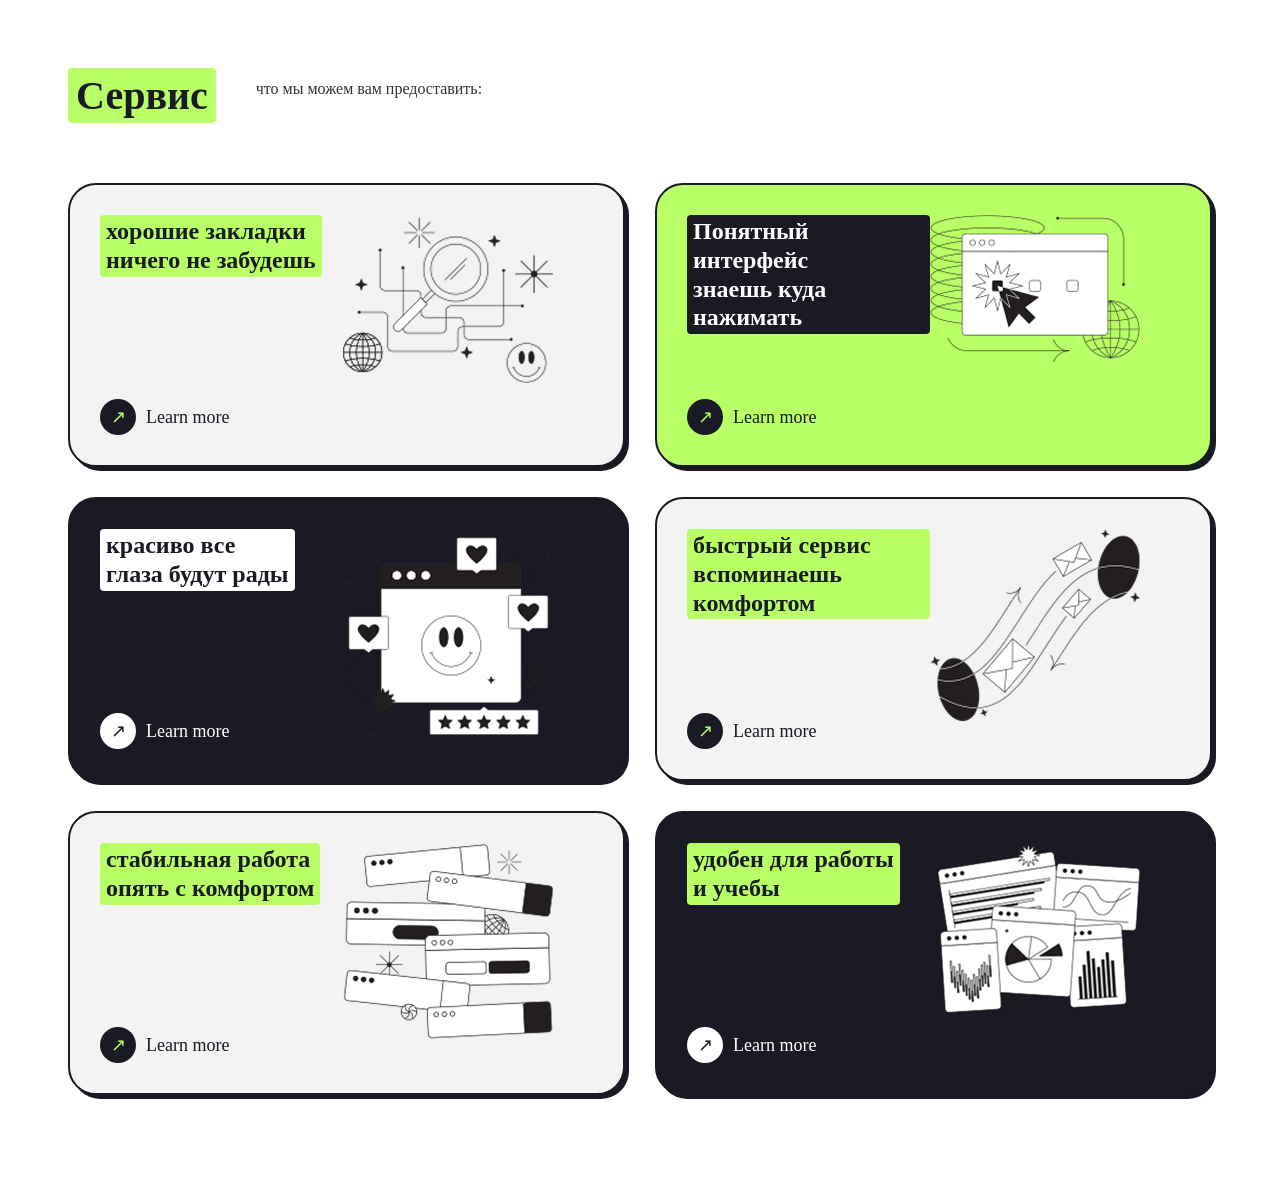
==== 2page.html @ 22020421 "Initial commit" ====
<!DOCTYPE html>
<html lang="ru">
<head>
  <meta charset="UTF-8">
  <meta name="viewport" content="width=device-width, initial-scale=1.0">
  <title>Zametki</title>
  <link rel="stylesheet" href="style.css">
</head>
<body>

    <div class="services-section">

        <div class="services-header">
        <span class="services-title">Сервис</span>
        <p class="services-desc">что мы можем вам предоставить:</p>
        </div>
    
        <div class="services-grid">
    
        <div class="service-card card-light">
            <div class="service-card-top">
            <span class="service-name name-lime">хорошие закладки <br> ничего не забудешь</span>
            <div class="service-illustration"><img src="images/Illustration2.png"></div>
            </div>
            <div class="service-card-bottom">
            <a class="service-link" href="#">
                <span class="service-link-icon">↗</span>
                Learn more
            </a>
            </div>
        </div>
    
        <div class="service-card card-lime">
            <div class="service-card-top">
            <span class="service-name name-dark">Понятный интерфейс <br> знаешь куда нажимать</span>
            <div class="service-illustration"><img src="images/Illustration1.png"></div>
            </div>
            <div class="service-card-bottom">
            <a class="service-link" href="#">
                <span class="service-link-icon">↗</span>
                Learn more
            </a>
            </div>
        </div>
    
        <div class="service-card card-dark">
            <div class="service-card-top">
            <span class="service-name name-white">красиво все <br> глаза будут рады</span>
            <div class="service-illustration"><img src="images/Illustration4.png"></div>
            </div>
            <div class="service-card-bottom">
            <a class="service-link link-white" href="#">
                <span class="service-link-icon">↗</span>
                Learn more
            </a>
            </div>
        </div>
    
        <div class="service-card card-light">
            <div class="service-card-top">
            <span class="service-name name-lime">быстрый сервис<br>вспоминаешь комфортом</span>
            <div class="service-illustration"><img src="images/Illustration3.png"></div>
            </div>
            <div class="service-card-bottom">
            <a class="service-link" href="#">
                <span class="service-link-icon">↗</span>
                Learn more
            </a>
            </div>
        </div>
    
        <div class="service-card card-light">
            <div class="service-card-top">
            <span class="service-name name-lime">стабильная работа<br>опять с комфортом</span>
            <div class="service-illustration"><img src="images/Illustration5.png"></div>
            </div>
            <div class="service-card-bottom">
            <a class="service-link" href="#">
                <span class="service-link-icon">↗</span>
                Learn more
            </a>
            </div>
        </div>
    
        <div class="service-card card-dark">
            <div class="service-card-top">
            <span class="service-name name-lime">удобен для работы<br>и учебы</span>
            <div class="service-illustration"><img src="images/Illustration6.png"></div>
            </div>
            <div class="service-card-bottom">
            <a class="service-link link-white" href="#">
                <span class="service-link-icon">↗</span>
                Learn more
            </a>
            </div>
        </div>
    
        </div>
    </div>

</body>
</html>
---- style.css ----
body {
    background: #FFFFFF;
    background: #fff;
    color: #191A23;
}

.nav {
    display: flex;
    align-items: center;
    align-items: center;
    justify-content: space-between;
    padding: 24px 72px;
    max-width: 1480px;
    margin: 0 auto;
    margin: 0 auto;
}

.nav-logo {
    font-size: 26px;
    font-size: 26px;
    font-weight: 700;
    text-decoration: none;
    color: #191A23;
    color: #191A23;
}

.nav-links {
    display: flex;
    align-items: center;
    gap: 42px;
    list-style: none;
    list-style: none;
}

.nav-links a {
    font-size: 18px;
    font-weight: 400;
    text-decoration: none;
    color: #191A23;
}

.nav-links a:hover {
    text-decoration: underline;
}

.hero {
    max-width: 1480px;
    max-width: 1480px;
    margin: 0 auto;
    padding: 48px 72px 72px;
    padding: 48px 72px 72px;
    display: grid;
    grid-template-columns: 1fr 1fr;
    align-items: center;
    gap: 48px;
}

.hero-title {
    font-size: 72px;
    font-size: 72px;
    font-weight: 700;
    line-height: 1.1;
    margin-bottom: 32px;
    margin-top: 0px;
    margin-bottom: 32px;
}

.hero-desc {
    font-size: 20px;
    line-height: 1.6;
    color: #333;
    color: #333333;
    max-width: 420px;
    margin-bottom: 42px;
    margin-top: 0px;
    margin-bottom: 42px;
}

.hero-image {
    display: flex;
    justify-content: center;
    align-items: center;
    height: 375px;
    margin-left: 5em;
}

.btn-outline {
    background: transparent;
    background-color: transparent;
    color: #191A23;
    border: 2px solid #191A23;
    border-radius: 16px;
    padding: 14px 28px;
    font-size: 18px;
    font-weight: 500;
    cursor: pointer;
    transition: 0.2s, color 0.2s;
}

.btn-outline:hover {
    background: #191A23;
    background-color: #191A23;
    color: #FFFFFF;
    color: #fff;
}

.btn-dark {
    background: #191A23;
    background-color: #191A23;
    color: #FFFFFF;
    color: #fff;
    border: 2px solid #191A23;
    border-radius: 16px;
    padding: 21px 42px;
    padding: 21px 42px;
    font-size: 20px;
    font-weight: 500;
    cursor: pointer;
    transition: 0.2s, color 0.2s;
}

.btn-dark:hover {
    background: transparent;
    background-color: transparent;
    color: #191A23;
    color: #191A23;
}

.logos-border-top,
.logos-border-bottom {
    border-top: 2px solid #191A23;
    border-top: 2px solid #191A23;
    max-width: 1480px;
    margin: 0 auto;
}

.logos-strip {
    max-width: 1480px;
    margin: 0 auto;
    margin: 0 auto;
    padding: 33px 72px;
    display: flex;
    align-items: center;
    justify-content: space-between;
}

.brand-logo {
    font-size: 30px;
    font-size: 30px;
    font-weight: 700;
    color: #191A23;
    color: #191A23;
    opacity: 0.85;
    letter-spacing: -0.5px;
    letter-spacing: -0.5px;
}

/*сервис*/
.services-section {
    max-width: 1280px;
    margin: 0 auto;
    padding: 60px 60px;
    padding: 60px 60px 80px;
}

.services-header {
    display: flex;
    align-items: flex-start;
    gap: 40px;
    margin-bottom: 60px;
    margin-bottom: 60px;
}

.services-title {
    background: #B9FF66;
    background-color: #B9FF66;
    padding: 4px 8px;
    font-size: 40px;
    font-size: 40px;
    font-weight: 700;
    white-space: nowrap;
    border-radius: 4px;
}

.services-desc {
    font-size: 16px;
    line-height: 1.6;
    color: #333;
    color: #333333;
    max-width: 360px;
    margin-top: 8px;
    margin-top: 8px;
    margin-bottom: 0px;
}

.services-grid {
    display: grid;
    grid-template-columns: 1fr 1fr;
    grid-template-columns: repeat(2, 1fr);
    gap: 30px;
    gap: 30px;
}

/* КАРТОЧКИ */
.service-card {
    border-radius: 28px;
    border: 2px solid #191A23;
    border: 2px solid #191A23;
    padding: 30px 30px;
    padding: 30px;
    display: flex;
    flex-direction: column;
    justify-content: space-between;
    min-height: 220px;
    min-height: 220px;
    box-shadow: 4px 4px 0px #191A23;
    box-shadow: 4px 4px 0 #191A23;
}

.card-light {
    background: #F3F3F3;
    background-color: #F3F3F3;
}

.card-lime {
    background: #B9FF66;
    background-color: #B9FF66;
}

.card-dark {
    background: #191A23;
    background-color: #191A23;
}

.service-card-top {
    display: flex;
    justify-content: space-between;
    align-items: flex-start;
    margin-bottom: 40px;
    margin-bottom: 40px;
}

.service-name {
    font-size: 24px;
    font-size: 24px;
    font-weight: 700;
    line-height: 1.2;
}

.name-lime {
    background: #B9FF66;
    background-color: #B9FF66;
    padding: 2px 6px;
    border-radius: 4px;
    color: #191A23;
    color: #191A23;
}

.name-dark {
    background: #191A23;
    background-color: #191A23;
    padding: 2px 6px;
    border-radius: 4px;
    color: #fff;
    color: #FFFFFF;
}

.name-white {
    background: #fff;
    background-color: #ffffff;
    padding: 2px 6px;
    border-radius: 4px;
    color: #191A23;
    color: #191A23;
}

.service-illustration {
    width: 150px;
    width: 150px;
    height: 120px;
    height: 120px;
    margin-right: 100px;
}

.service-card-bottom {
    display: flex;
    align-items: center;
    margin-top: 0px;
    margin-bottom: 0px;
}

.service-link {
    display: flex;
    align-items: center;
    gap: 10px;
    text-decoration: none;
    color: #191A23;
    color: #191A23;
    font-size: 18px;
    font-weight: 500;
}

.service-link.link-white {
    color: #fff;
    color: #FFFFFF;
}

.service-link-icon {
    display: flex;
    align-items: center;
    justify-content: center;
    width: 36px;
    width: 36px;
    height: 36px;
    height: 36px;
    border-radius: 50%;
    background: #191A23;
    background-color: #191A23;
    color: #B9FF66;
    color: #B9FF66;
    font-size: 18px;
}

.link-white .service-link-icon {
    background: #fff;
    background-color: #ffffff;
    color: #191A23;
    color: #191A23;
}
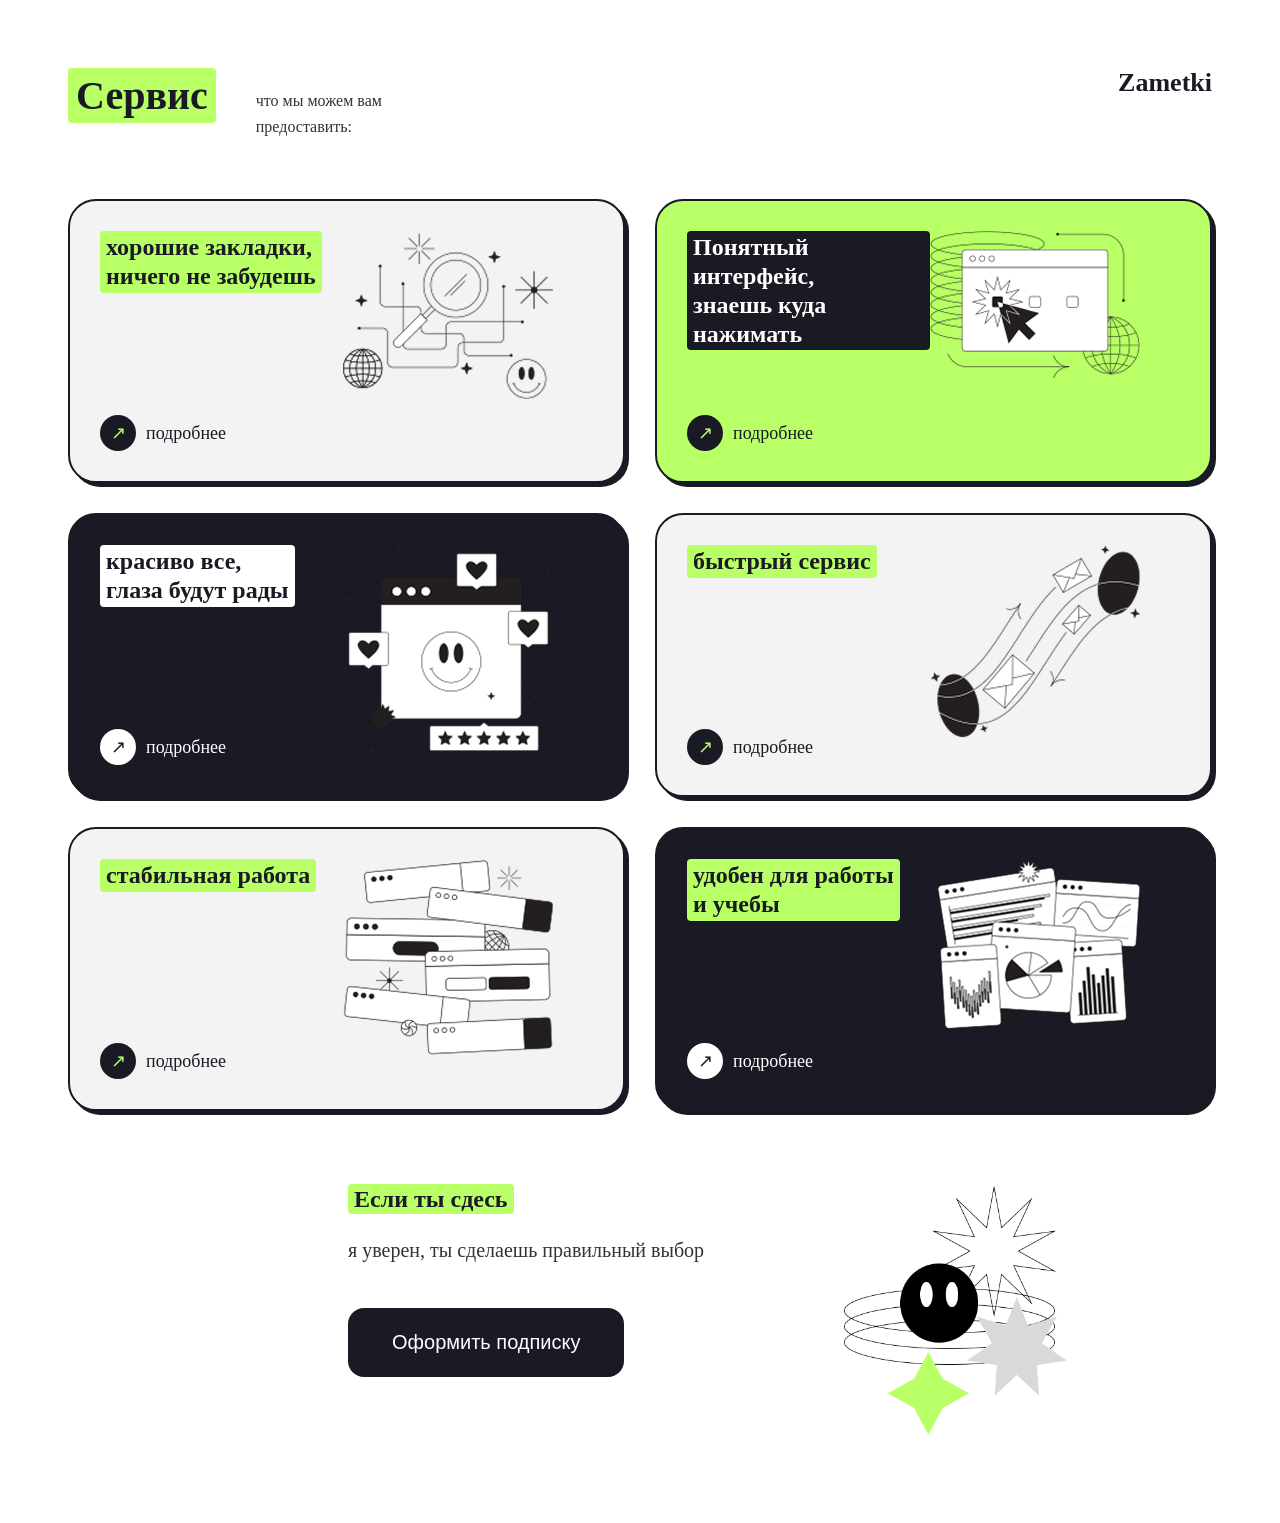
==== commit bd7a3c75: "2commit" ====
--- a/2page.html
+++ b/2page.html
@@ -11,91 +11,106 @@
     <div class="services-section">
 
         <div class="services-header">
-        <span class="services-title">Сервис</span>
-        <p class="services-desc">что мы можем вам предоставить:</p>
+            <span class="services-title">Сервис</span>
+            <p class="services-desc">что мы можем вам предоставить:</p>
+            <a class="nav-logo" href="index.html">Zametki</a>
         </div>
     
         <div class="services-grid">
     
-        <div class="service-card card-light">
-            <div class="service-card-top">
-            <span class="service-name name-lime">хорошие закладки <br> ничего не забудешь</span>
-            <div class="service-illustration"><img src="images/Illustration2.png"></div>
+            <div class="service-card card-light">
+                <div class="service-card-top">
+                <span class="service-name name-lime">хорошие закладки, <br> ничего не забудешь</span>
+                <div class="service-illustration"><img src="images/Illustration2.png"></div>
+                </div>
+                <div class="service-card-bottom">
+                <a class="service-link" href="#">
+                    <span class="service-link-icon">↗</span>
+                    подробнее
+                </a>
+                </div>
             </div>
-            <div class="service-card-bottom">
-            <a class="service-link" href="#">
-                <span class="service-link-icon">↗</span>
-                Learn more
-            </a>
+        
+            <div class="service-card card-lime">
+                <div class="service-card-top">
+                <span class="service-name name-dark">Понятный интерфейс, <br> знаешь куда нажимать</span>
+                <div class="service-illustration"><img src="images/Illustration1.png"></div>
+                </div>
+                <div class="service-card-bottom">
+                <a class="service-link" href="#">
+                    <span class="service-link-icon">↗</span>
+                    подробнее
+                </a>
+                </div>
+            </div>
+        
+            <div class="service-card card-dark">
+                <div class="service-card-top">
+                <span class="service-name name-white">красиво все, <br> глаза будут рады</span>
+                <div class="service-illustration"><img src="images/Illustration4.png"></div>
+                </div>
+                <div class="service-card-bottom">
+                <a class="service-link link-white" href="#">
+                    <span class="service-link-icon">↗</span>
+                    подробнее
+                </a>
+                </div>
+            </div>
+        
+            <div class="service-card card-light">
+                <div class="service-card-top">
+                <span class="service-name name-lime">быстрый сервис</span>
+                <div class="service-illustration"><img src="images/Illustration3.png"></div>
+                </div>
+                <div class="service-card-bottom">
+                <a class="service-link" href="#">
+                    <span class="service-link-icon">↗</span>
+                    подробнее
+                </a>
+                </div>
+            </div>
+        
+            <div class="service-card card-light">
+                <div class="service-card-top">
+                <span class="service-name name-lime">стабильная работа</span>
+                <div class="service-illustration"><img src="images/Illustration5.png"></div>
+                </div>
+                <div class="service-card-bottom">
+                <a class="service-link" href="#">
+                    <span class="service-link-icon">↗</span>
+                    подробнее
+                </a>
+                </div>
+            </div>
+        
+            <div class="service-card card-dark">
+                <div class="service-card-top">
+                <span class="service-name name-lime">удобен для работы<br>и учебы</span>
+                <div class="service-illustration"><img src="images/Illustration6.png"></div>
+                </div>
+                <div class="service-card-bottom">
+                <a class="service-link link-white" href="#">
+                    <span class="service-link-icon">↗</span>
+                    подробнее
+                </a>
+                </div>
             </div>
         </div>
-    
-        <div class="service-card card-lime">
-            <div class="service-card-top">
-            <span class="service-name name-dark">Понятный интерфейс <br> знаешь куда нажимать</span>
-            <div class="service-illustration"><img src="images/Illustration1.png"></div>
+
+        <div class="sub">
+
+            <div class="sub-div">
+              <div>
+                <span class="service-name name-lime">Если ты сдесь</span>
+                <p class="hero-desc">я уверен, ты сделаешь правильный выбор</p>
+                <button class="btn-dark">Оформить подписку</button>
+              </div>
+      
+              <img class="img2" src="images/Illustration01.png">
+
             </div>
-            <div class="service-card-bottom">
-            <a class="service-link" href="#">
-                <span class="service-link-icon">↗</span>
-                Learn more
-            </a>
-            </div>
-        </div>
-    
-        <div class="service-card card-dark">
-            <div class="service-card-top">
-            <span class="service-name name-white">красиво все <br> глаза будут рады</span>
-            <div class="service-illustration"><img src="images/Illustration4.png"></div>
-            </div>
-            <div class="service-card-bottom">
-            <a class="service-link link-white" href="#">
-                <span class="service-link-icon">↗</span>
-                Learn more
-            </a>
-            </div>
-        </div>
-    
-        <div class="service-card card-light">
-            <div class="service-card-top">
-            <span class="service-name name-lime">быстрый сервис<br>вспоминаешь комфортом</span>
-            <div class="service-illustration"><img src="images/Illustration3.png"></div>
-            </div>
-            <div class="service-card-bottom">
-            <a class="service-link" href="#">
-                <span class="service-link-icon">↗</span>
-                Learn more
-            </a>
-            </div>
-        </div>
-    
-        <div class="service-card card-light">
-            <div class="service-card-top">
-            <span class="service-name name-lime">стабильная работа<br>опять с комфортом</span>
-            <div class="service-illustration"><img src="images/Illustration5.png"></div>
-            </div>
-            <div class="service-card-bottom">
-            <a class="service-link" href="#">
-                <span class="service-link-icon">↗</span>
-                Learn more
-            </a>
-            </div>
-        </div>
-    
-        <div class="service-card card-dark">
-            <div class="service-card-top">
-            <span class="service-name name-lime">удобен для работы<br>и учебы</span>
-            <div class="service-illustration"><img src="images/Illustration6.png"></div>
-            </div>
-            <div class="service-card-bottom">
-            <a class="service-link link-white" href="#">
-                <span class="service-link-icon">↗</span>
-                Learn more
-            </a>
-            </div>
-        </div>
-    
-        </div>
+      
+          </div>
     </div>
 
 </body>
--- a/style.css
+++ b/style.css
@@ -1,26 +1,21 @@
 body {
     background: #FFFFFF;
-    background: #fff;
     color: #191A23;
 }
 
 .nav {
     display: flex;
     align-items: center;
-    align-items: center;
     justify-content: space-between;
     padding: 24px 72px;
     max-width: 1480px;
-    margin: 0 auto;
     margin: 0 auto;
 }
 
 .nav-logo {
     font-size: 26px;
-    font-size: 26px;
     font-weight: 700;
     text-decoration: none;
-    color: #191A23;
     color: #191A23;
 }
 
@@ -29,7 +24,6 @@
     align-items: center;
     gap: 42px;
     list-style: none;
-    list-style: none;
 }
 
 .nav-links a {
@@ -45,9 +39,7 @@
 
 .hero {
     max-width: 1480px;
-    max-width: 1480px;
-    margin: 0 auto;
-    padding: 48px 72px 72px;
+    margin: 0 auto;
     padding: 48px 72px 72px;
     display: grid;
     grid-template-columns: 1fr 1fr;
@@ -56,7 +48,6 @@
 }
 
 .hero-title {
-    font-size: 72px;
     font-size: 72px;
     font-weight: 700;
     line-height: 1.1;
@@ -68,11 +59,10 @@
 .hero-desc {
     font-size: 20px;
     line-height: 1.6;
-    color: #333;
     color: #333333;
     max-width: 420px;
     margin-bottom: 42px;
-    margin-top: 0px;
+    margin-top: 20px;
     margin-bottom: 42px;
 }
 
@@ -85,7 +75,6 @@
 }
 
 .btn-outline {
-    background: transparent;
     background-color: transparent;
     color: #191A23;
     border: 2px solid #191A23;
@@ -98,45 +87,38 @@
 }
 
 .btn-outline:hover {
-    background: #191A23;
+    background-color: #191A23;
+    color: #FFFFFF
+}
+
+.btn-dark {
     background-color: #191A23;
     color: #FFFFFF;
-    color: #fff;
-}
-
-.btn-dark {
-    background: #191A23;
-    background-color: #191A23;
-    color: #FFFFFF;
-    color: #fff;
     border: 2px solid #191A23;
     border-radius: 16px;
-    padding: 21px 42px;
     padding: 21px 42px;
     font-size: 20px;
     font-weight: 500;
     cursor: pointer;
     transition: 0.2s, color 0.2s;
+    text-decoration-line: none;
 }
 
 .btn-dark:hover {
     background: transparent;
     background-color: transparent;
     color: #191A23;
-    color: #191A23;
 }
 
 .logos-border-top,
 .logos-border-bottom {
     border-top: 2px solid #191A23;
-    border-top: 2px solid #191A23;
     max-width: 1480px;
     margin: 0 auto;
 }
 
 .logos-strip {
     max-width: 1480px;
-    margin: 0 auto;
     margin: 0 auto;
     padding: 33px 72px;
     display: flex;
@@ -146,12 +128,9 @@
 
 .brand-logo {
     font-size: 30px;
-    font-size: 30px;
-    font-weight: 700;
-    color: #191A23;
+    font-weight: 700;
     color: #191A23;
     opacity: 0.85;
-    letter-spacing: -0.5px;
     letter-spacing: -0.5px;
 }
 
@@ -159,7 +138,6 @@
 .services-section {
     max-width: 1280px;
     margin: 0 auto;
-    padding: 60px 60px;
     padding: 60px 60px 80px;
 }
 
@@ -167,7 +145,6 @@
     display: flex;
     align-items: flex-start;
     gap: 40px;
-    margin-bottom: 60px;
     margin-bottom: 60px;
 }
 
@@ -176,7 +153,6 @@
     background-color: #B9FF66;
     padding: 4px 8px;
     font-size: 40px;
-    font-size: 40px;
     font-weight: 700;
     white-space: nowrap;
     border-radius: 4px;
@@ -185,99 +161,95 @@
 .services-desc {
     font-size: 16px;
     line-height: 1.6;
-    color: #333;
     color: #333333;
     max-width: 360px;
-    margin-top: 8px;
-    margin-top: 8px;
+    margin-top: 20px;
     margin-bottom: 0px;
+    margin-right: 40em;
 }
 
 .services-grid {
     display: grid;
-    grid-template-columns: 1fr 1fr;
     grid-template-columns: repeat(2, 1fr);
     gap: 30px;
-    gap: 30px;
+}
+
+.img2{
+    height: 250px;
+    width: 224px;
+    margin-left: 140px;
+}
+
+.sub{
+    margin-top: 74px;
+    margin-left: 280px;
+}
+
+.sub-div{
+    display: flex;
+    align-items: flex-start;
 }
 
 /* КАРТОЧКИ */
 .service-card {
     border-radius: 28px;
     border: 2px solid #191A23;
-    border: 2px solid #191A23;
-    padding: 30px 30px;
     padding: 30px;
     display: flex;
     flex-direction: column;
     justify-content: space-between;
-    min-height: 220px;
     min-height: 220px;
     box-shadow: 4px 4px 0px #191A23;
-    box-shadow: 4px 4px 0 #191A23;
-}
-
-.card-light {
-    background: #F3F3F3;
+}
+
+.card-light{
     background-color: #F3F3F3;
 }
 
-.card-lime {
-    background: #B9FF66;
+.card-lime{
     background-color: #B9FF66;
 }
 
-.card-dark {
-    background: #191A23;
-    background-color: #191A23;
-}
-
-.service-card-top {
+.card-dark{
+    background-color: #191A23;
+}
+
+.service-card-top{
     display: flex;
     justify-content: space-between;
     align-items: flex-start;
     margin-bottom: 40px;
-    margin-bottom: 40px;
 }
 
 .service-name {
     font-size: 24px;
-    font-size: 24px;
     font-weight: 700;
     line-height: 1.2;
 }
 
 .name-lime {
-    background: #B9FF66;
     background-color: #B9FF66;
     padding: 2px 6px;
     border-radius: 4px;
     color: #191A23;
-    color: #191A23;
 }
 
 .name-dark {
-    background: #191A23;
     background-color: #191A23;
     padding: 2px 6px;
     border-radius: 4px;
-    color: #fff;
     color: #FFFFFF;
 }
 
 .name-white {
-    background: #fff;
     background-color: #ffffff;
     padding: 2px 6px;
     border-radius: 4px;
     color: #191A23;
-    color: #191A23;
 }
 
 .service-illustration {
     width: 150px;
-    width: 150px;
-    height: 120px;
     height: 120px;
     margin-right: 100px;
 }
@@ -295,13 +267,11 @@
     gap: 10px;
     text-decoration: none;
     color: #191A23;
-    color: #191A23;
     font-size: 18px;
     font-weight: 500;
 }
 
 .service-link.link-white {
-    color: #fff;
     color: #FFFFFF;
 }
 
@@ -310,20 +280,14 @@
     align-items: center;
     justify-content: center;
     width: 36px;
-    width: 36px;
-    height: 36px;
     height: 36px;
     border-radius: 50%;
-    background: #191A23;
     background-color: #191A23;
     color: #B9FF66;
-    color: #B9FF66;
     font-size: 18px;
 }
 
 .link-white .service-link-icon {
-    background: #fff;
     background-color: #ffffff;
     color: #191A23;
-    color: #191A23;
 }
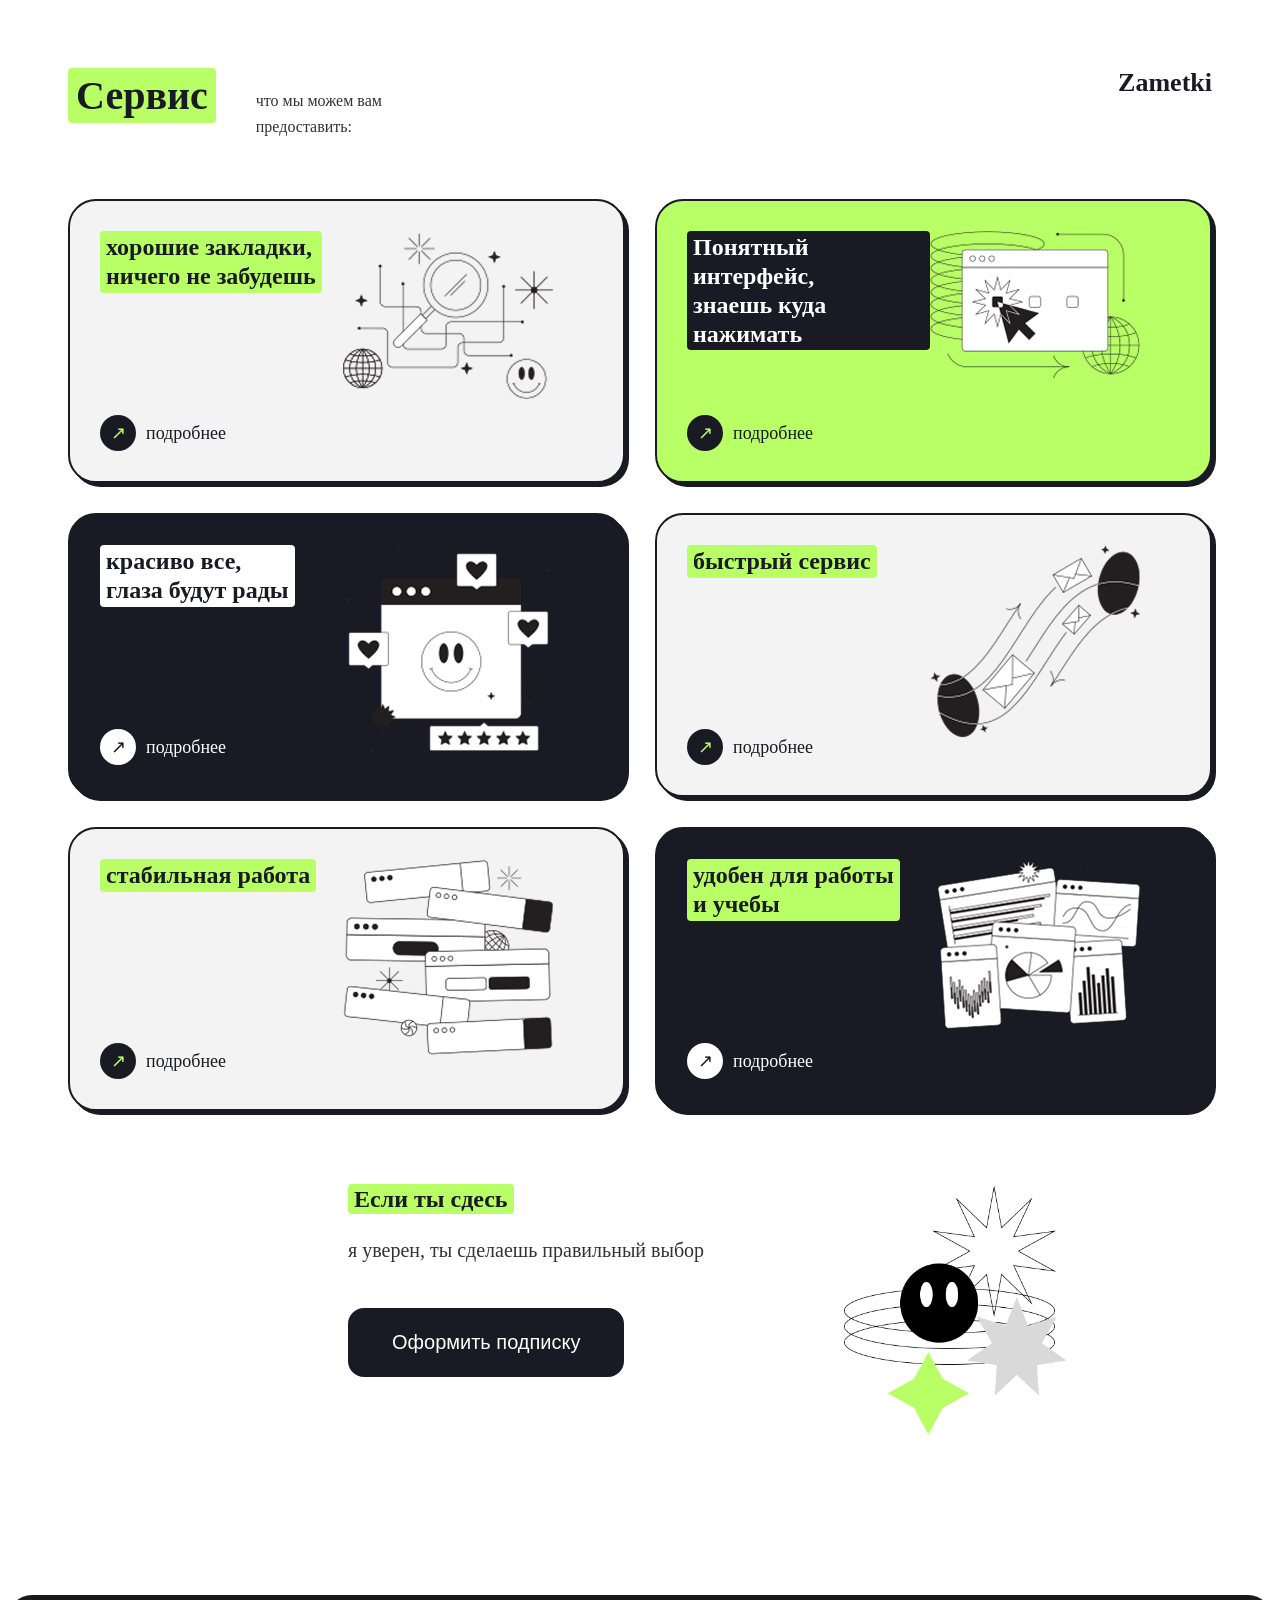
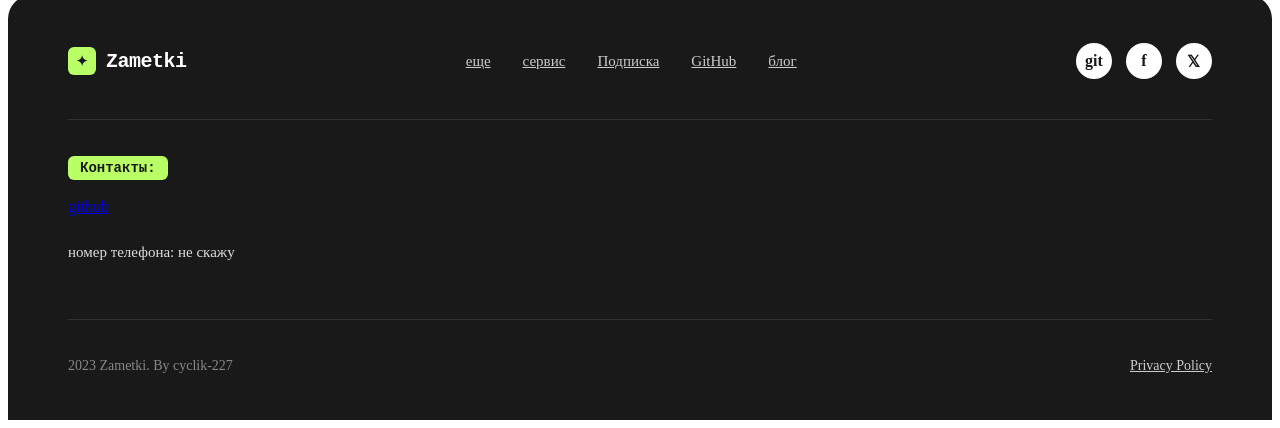
==== commit c7de4a9b: "Add footer" ====
--- a/2page.html
+++ b/2page.html
@@ -7,111 +7,152 @@
   <link rel="stylesheet" href="style.css">
 </head>
 <body>
+    <main>
+        <div class="services-section">
 
-    <div class="services-section">
-
-        <div class="services-header">
-            <span class="services-title">Сервис</span>
-            <p class="services-desc">что мы можем вам предоставить:</p>
-            <a class="nav-logo" href="index.html">Zametki</a>
-        </div>
-    
-        <div class="services-grid">
-    
-            <div class="service-card card-light">
-                <div class="service-card-top">
-                <span class="service-name name-lime">хорошие закладки, <br> ничего не забудешь</span>
-                <div class="service-illustration"><img src="images/Illustration2.png"></div>
+            <div class="services-header">
+                <span class="services-title">Сервис</span>
+                <p class="services-desc">что мы можем вам предоставить:</p>
+                <a class="nav-logo" href="index.html">Zametki</a>
+            </div>
+        
+            <div class="services-grid">
+        
+                <div class="service-card card-light">
+                    <div class="service-card-top">
+                    <span class="service-name name-lime">хорошие закладки, <br> ничего не забудешь</span>
+                    <div class="service-illustration"><img src="images/Illustration2.png"></div>
+                    </div>
+                    <div class="service-card-bottom">
+                    <a class="service-link" href="#footer">
+                        <span class="service-link-icon">↗</span>
+                        подробнее
+                    </a>
+                    </div>
                 </div>
-                <div class="service-card-bottom">
-                <a class="service-link" href="#">
-                    <span class="service-link-icon">↗</span>
-                    подробнее
-                </a>
+            
+                <div class="service-card card-lime">
+                    <div class="service-card-top">
+                    <span class="service-name name-dark">Понятный интерфейс, <br> знаешь куда нажимать</span>
+                    <div class="service-illustration"><img src="images/Illustration1.png"></div>
+                    </div>
+                    <div class="service-card-bottom">
+                    <a class="service-link" href="#footer">
+                        <span class="service-link-icon">↗</span>
+                        подробнее
+                    </a>
+                    </div>
+                </div>
+            
+                <div class="service-card card-dark">
+                    <div class="service-card-top">
+                    <span class="service-name name-white">красиво все, <br> глаза будут рады</span>
+                    <div class="service-illustration"><img src="images/Illustration4.png"></div>
+                    </div>
+                    <div class="service-card-bottom">
+                    <a class="service-link link-white" href="#footer">
+                        <span class="service-link-icon">↗</span>
+                        подробнее
+                    </a>
+                    </div>
+                </div>
+            
+                <div class="service-card card-light">
+                    <div class="service-card-top">
+                    <span class="service-name name-lime">быстрый сервис</span>
+                    <div class="service-illustration"><img src="images/Illustration3.png"></div>
+                    </div>
+                    <div class="service-card-bottom">
+                    <a class="service-link" href="#footer">
+                        <span class="service-link-icon">↗</span>
+                        подробнее
+                    </a>
+                    </div>
+                </div>
+            
+                <div class="service-card card-light">
+                    <div class="service-card-top">
+                    <span class="service-name name-lime">стабильная работа</span>
+                    <div class="service-illustration"><img src="images/Illustration5.png"></div>
+                    </div>
+                    <div class="service-card-bottom">
+                    <a class="service-link" href="#footer">
+                        <span class="service-link-icon">↗</span>
+                        подробнее
+                    </a>
+                    </div>
+                </div>
+            
+                <div class="service-card card-dark">
+                    <div class="service-card-top">
+                    <span class="service-name name-lime">удобен для работы<br>и учебы</span>
+                    <div class="service-illustration"><img src="images/Illustration6.png"></div>
+                    </div>
+                    <div class="service-card-bottom">
+                    <a class="service-link link-white" href="#footer">
+                        <span class="service-link-icon">↗</span>
+                        подробнее
+                    </a>
+                    </div>
                 </div>
             </div>
+
+            <div class="sub">
+
+                <div class="sub-div">
+                <div>
+                    <span class="service-name name-lime">Если ты сдесь</span>
+                    <p class="hero-desc">я уверен, ты сделаешь правильный выбор</p>
+                    <button class="btn-dark">Оформить подписку</button>
+                </div>
         
-            <div class="service-card card-lime">
-                <div class="service-card-top">
-                <span class="service-name name-dark">Понятный интерфейс, <br> знаешь куда нажимать</span>
-                <div class="service-illustration"><img src="images/Illustration1.png"></div>
+                <img class="img2" src="images/Illustration01.png">
+
                 </div>
-                <div class="service-card-bottom">
-                <a class="service-link" href="#">
-                    <span class="service-link-icon">↗</span>
-                    подробнее
-                </a>
-                </div>
-            </div>
         
-            <div class="service-card card-dark">
-                <div class="service-card-top">
-                <span class="service-name name-white">красиво все, <br> глаза будут рады</span>
-                <div class="service-illustration"><img src="images/Illustration4.png"></div>
-                </div>
-                <div class="service-card-bottom">
-                <a class="service-link link-white" href="#">
-                    <span class="service-link-icon">↗</span>
-                    подробнее
-                </a>
-                </div>
-            </div>
-        
-            <div class="service-card card-light">
-                <div class="service-card-top">
-                <span class="service-name name-lime">быстрый сервис</span>
-                <div class="service-illustration"><img src="images/Illustration3.png"></div>
-                </div>
-                <div class="service-card-bottom">
-                <a class="service-link" href="#">
-                    <span class="service-link-icon">↗</span>
-                    подробнее
-                </a>
-                </div>
-            </div>
-        
-            <div class="service-card card-light">
-                <div class="service-card-top">
-                <span class="service-name name-lime">стабильная работа</span>
-                <div class="service-illustration"><img src="images/Illustration5.png"></div>
-                </div>
-                <div class="service-card-bottom">
-                <a class="service-link" href="#">
-                    <span class="service-link-icon">↗</span>
-                    подробнее
-                </a>
-                </div>
-            </div>
-        
-            <div class="service-card card-dark">
-                <div class="service-card-top">
-                <span class="service-name name-lime">удобен для работы<br>и учебы</span>
-                <div class="service-illustration"><img src="images/Illustration6.png"></div>
-                </div>
-                <div class="service-card-bottom">
-                <a class="service-link link-white" href="#">
-                    <span class="service-link-icon">↗</span>
-                    подробнее
-                </a>
-                </div>
             </div>
         </div>
+    </main>
 
-        <div class="sub">
-
-            <div class="sub-div">
-              <div>
-                <span class="service-name name-lime">Если ты сдесь</span>
-                <p class="hero-desc">я уверен, ты сделаешь правильный выбор</p>
-                <button class="btn-dark">Оформить подписку</button>
-              </div>
+    <footer id="footer">
+        <div class="footer-top">
+          <a href="/index.html" class="logo">
+            <div class="logo-icon">✦</div>
+            Zametki
+          </a>
+          <nav>
+            <a href="https://github.com/Cyclik-227">еще</a>
+            <a href="#">сервис</a>
+            <a href="#">Подписка</a>
+            <a href="https://github.com/Cyclik-227">GitHub</a>
+            <a href="https://github.com/Cyclik-227">блог</a>
+          </nav>
+          <div class="social-icons">
+            <a href="https://github.com/Cyclik-227" aria-label="GitHub">git</a>
+            <a href="#footer" aria-label="Facebook">f</a>
+            <a href="#footer" aria-label="Twitter">𝕏</a>
+          </div>
+        </div>
       
-              <img class="img2" src="images/Illustration01.png">
-
+        <hr class="divider-main">
+      
+        <div class="footer-mid">
+          <div>
+            <span class="contact-label">Контакты:</span>
+            <div class="contact-info">
+              <a href="https://github.com/Cyclik-227">github</a>
+              <p>номер телефона: не скажу</p>
             </div>
+          </div>
+        </div>
       
-          </div>
-    </div>
+        <hr class="divider-bottom">
+      
+        <div class="footer-bottom">
+          <p>2023 Zametki. By cyclik-227</p>
+          <a href="#">Privacy Policy</a>
+        </div>
+      </footer>
 
 </body>
 </html>
--- a/style.css
+++ b/style.css
@@ -1,3 +1,8 @@
+html {
+    scroll-behavior: smooth;
+    animation: fadeIn 0.6s ease 0s both;
+}
+
 body {
     background: #FFFFFF;
     color: #191A23;
@@ -290,4 +295,161 @@
 .link-white .service-link-icon {
     background-color: #ffffff;
     color: #191A23;
-}+}
+
+/*footer*/
+
+
+footer {
+    width: 93,5%;
+    background: #191919;
+    color: #fff;
+    padding: 48px 60px 32px;
+    border-radius: 24px 24px 0 0;
+    margin-top: 5em;
+}
+
+.footer-top {
+    display: flex;
+    align-items: center;
+    justify-content: space-between;
+    margin-bottom: 40px;
+    flex-wrap: wrap;
+    gap: 20px;
+}
+
+.logo {
+    display: flex;
+    align-items: center;
+    gap: 10px;
+    font-family: 'Space Mono', monospace;
+    font-size: 20px;
+    font-weight: 700;
+    color: #fff;
+    text-decoration: none;
+    letter-spacing: -0.5px;
+}
+
+.logo-icon {
+    width: 28px;
+    height: 28px;
+    background: #b9ff66;
+    border-radius: 6px;
+    display: flex;
+    align-items: center;
+    justify-content: center;
+    font-size: 14px;
+    color: #191919;
+    font-weight: 900;
+}
+
+nav {
+    display: flex;
+    gap: 32px;
+    flex-wrap: wrap;
+}
+
+nav a {
+    color: #ccc;
+    text-decoration: underline;
+    font-size: 15px;
+    font-weight: 400;
+    transition: color 0.2s;
+}
+
+.social-icons {
+    display: flex;
+    gap: 14px;
+    align-items: center;
+}
+
+.social-icons a {
+    width: 36px;
+    height: 36px;
+    border-radius: 50%;
+    background: #fff;
+    color: #191919;
+    display: flex;
+    align-items: center;
+    justify-content: center;
+    font-size: 16px;
+    font-weight: 700;
+    text-decoration: none;
+    transition: background 0.2s, transform 0.2s;
+}
+
+.social-icons a:hover {
+    background: #b9ff66;
+    transform: scale(1.1);
+}
+
+.divider-main {
+    border: none;
+    border-top: 1px solid #333;
+    margin-bottom: 36px;
+}
+
+.footer-mid {
+    display: flex;
+    align-items: flex-start;
+    gap: 40px;
+    margin-bottom: 40px;
+    flex-wrap: wrap;
+}
+
+.contact-label {
+    display: inline-block;
+    background: #b9ff66;
+    color: #191919;
+    font-size: 14px;
+    font-weight: 600;
+    padding: 4px 12px;
+    border-radius: 6px;
+    margin-bottom: 18px;
+    font-family: 'Space Mono', monospace;
+}
+
+.contact-info {
+    display: flex;
+    flex-direction: column;
+    gap: 10px;
+}
+
+.contact-info p {
+    font-size: 15px;
+    color: #ddd;
+    line-height: 1.5;
+}
+
+.divider-bottom {
+    border: none;
+    border-top: 1px solid #333;
+    margin-bottom: 24px;
+}
+
+.footer-bottom {
+    display: flex;
+    align-items: center;
+    justify-content: space-between;
+    flex-wrap: wrap;
+    gap: 12px;
+}
+
+  .footer-bottom p {
+    font-size: 14px;
+    color: #888;
+}
+
+.footer-bottom a {
+    font-size: 14px;
+    color: #ccc;
+    text-decoration: underline;
+    transition: color 0.2s;
+}
+
+/*анимашки*/
+
+@keyframes fadeIn {
+    from { opacity: 0; transform: translateY(20px); }
+    to   { opacity: 1; transform: translateY(0); }
+  }
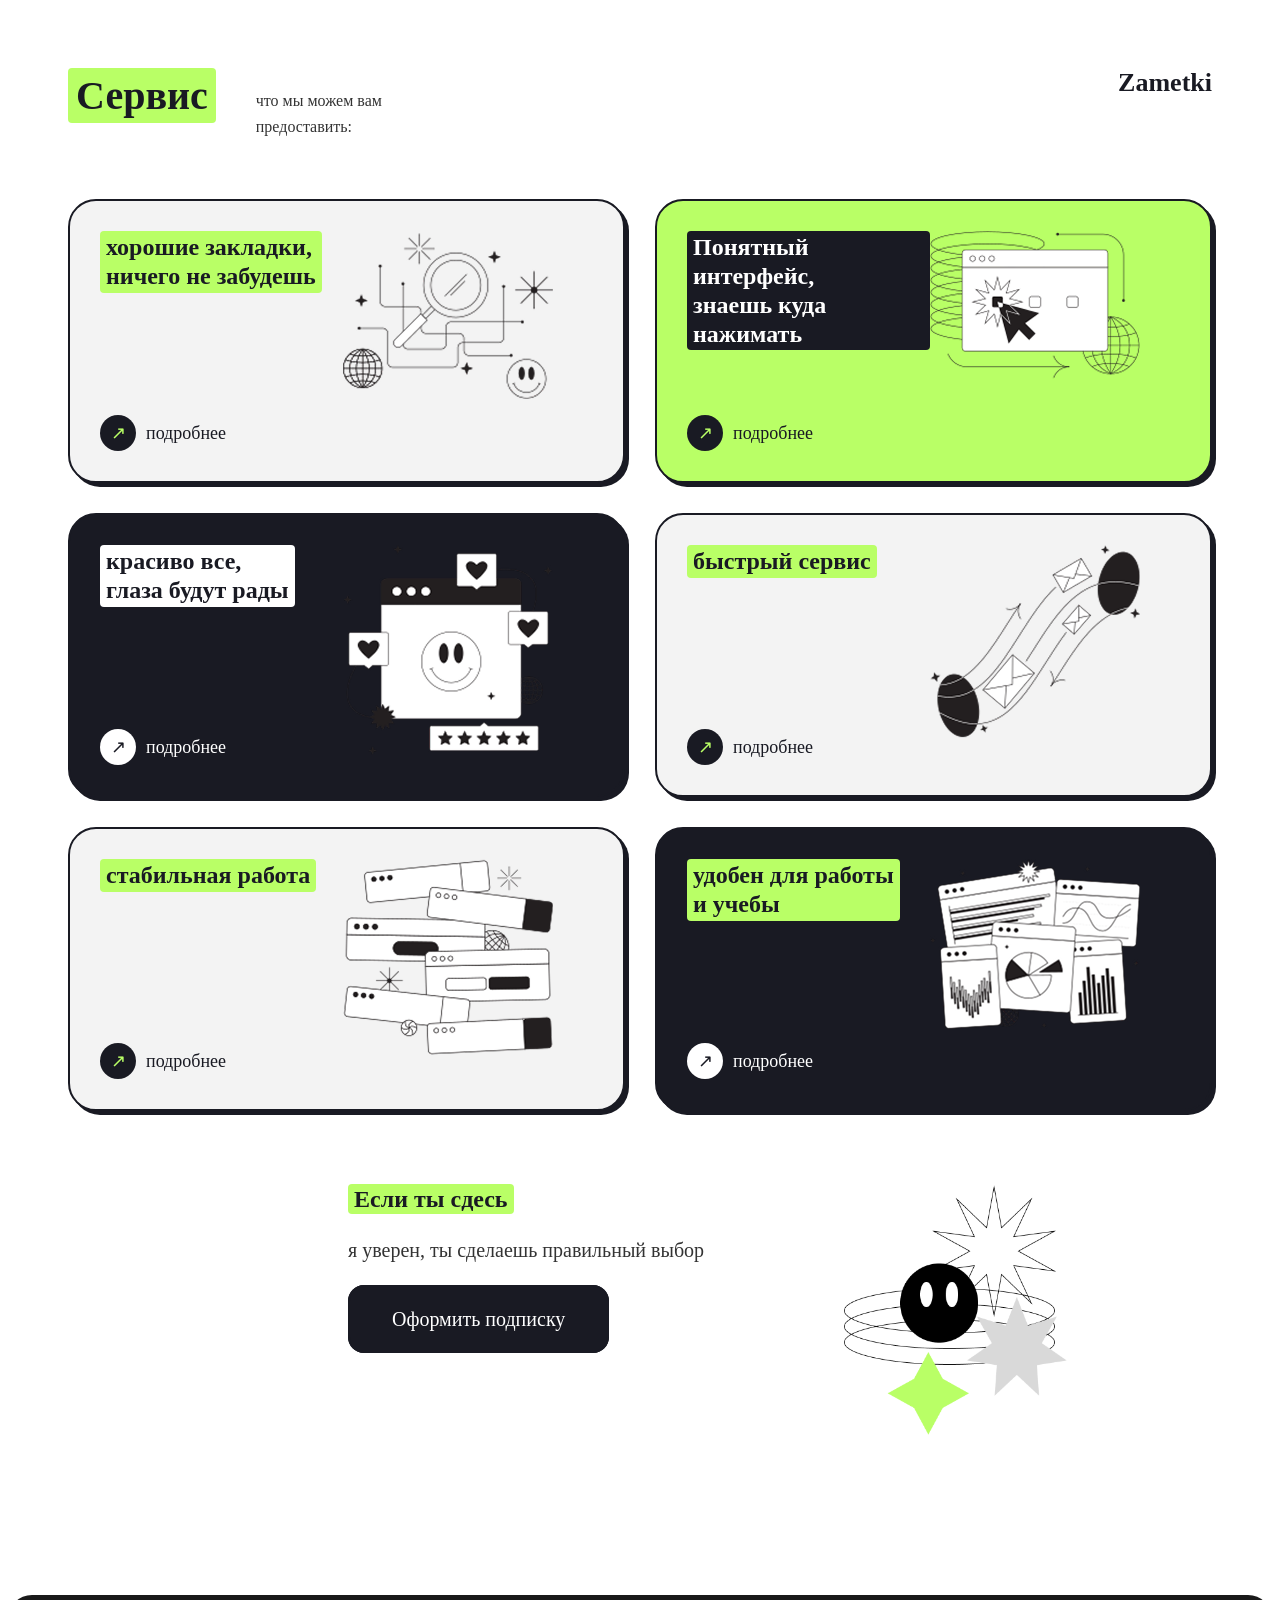
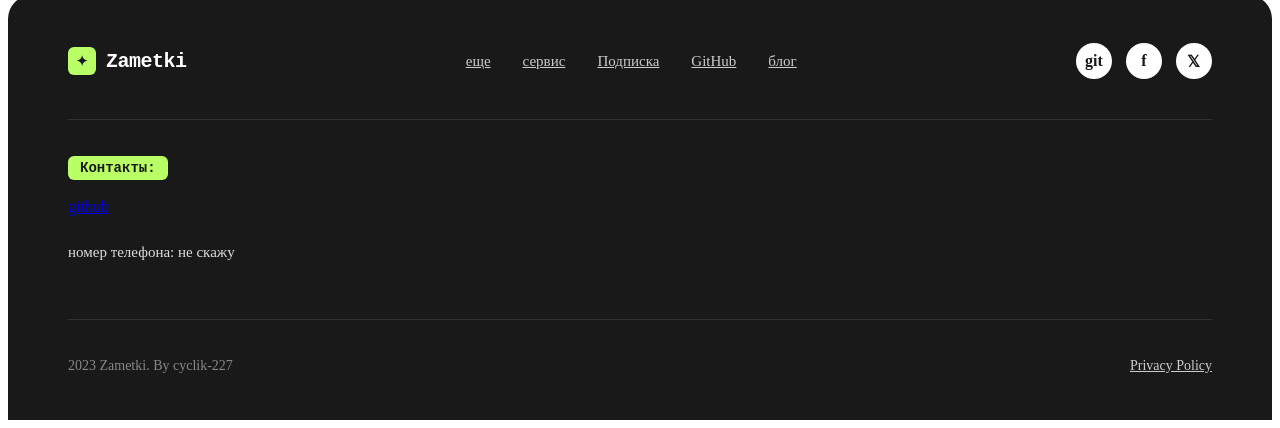
==== commit a50678c0: "add js and new page v2" ====
--- a/2page.html
+++ b/2page.html
@@ -103,7 +103,7 @@
                 <div>
                     <span class="service-name name-lime">Если ты сдесь</span>
                     <p class="hero-desc">я уверен, ты сделаешь правильный выбор</p>
-                    <button class="btn-dark">Оформить подписку</button>
+                    <a class="btn-dark" href="notes.html">Оформить подписку</a>
                 </div>
         
                 <img class="img2" src="images/Illustration01.png">
@@ -123,7 +123,7 @@
           <nav>
             <a href="https://github.com/Cyclik-227">еще</a>
             <a href="#">сервис</a>
-            <a href="#">Подписка</a>
+            <a href="notes.html">Подписка</a>
             <a href="https://github.com/Cyclik-227">GitHub</a>
             <a href="https://github.com/Cyclik-227">блог</a>
           </nav>
--- a/style.css
+++ b/style.css
@@ -447,6 +447,80 @@
     transition: color 0.2s;
 }
 
+/*заметки*/
+
+.notes-page {
+    max-width: 680px;
+    margin: 60px auto;
+    padding: 0 72px;
+}
+
+.notes-title {
+    background: #B9FF66;
+    padding: 4px 8px;
+    font-size: 40px;
+    font-weight: 700;
+    border-radius: 4px;
+    display: inline-block;
+    margin-bottom: 40px;
+}
+
+.new-note {
+    display: flex;
+    gap: 12px;
+    margin-bottom: 32px;
+}
+
+.new-note input {
+    flex: 1;
+    padding: 14px 20px;
+    border: 2px solid #191A23;
+    border-radius: 16px;
+    font-size: 18px;
+    font-family: inherit;
+    outline: none;
+}
+
+details {
+    border: 2px solid #191A23;
+    border-radius: 16px;
+    margin-bottom: 12px;
+    box-shadow: 4px 4px 0px #191A23;
+    background: #F3F3F3;
+    overflow: hidden;
+}
+
+summary {
+    padding: 16px 22px;
+    font-size: 20px;
+    font-weight: 700;
+    cursor: pointer;
+    list-style: none;
+    display: flex;
+    justify-content: space-between;
+    align-items: center;
+    user-select: none;
+}
+
+details[open] summary {
+    background: #B9FF66;
+}
+
+textarea {
+    width: 100%;
+    min-height: 140px;
+    padding: 16px 22px;
+    border: none;
+    border-top: 2px solid #191A23;
+    font-size: 16px;
+    line-height: 1.7;
+    font-family: inherit;
+    resize: vertical;
+    box-sizing: border-box;
+    background: #fff;
+    outline: none;
+}
+
 /*анимашки*/
 
 @keyframes fadeIn {
